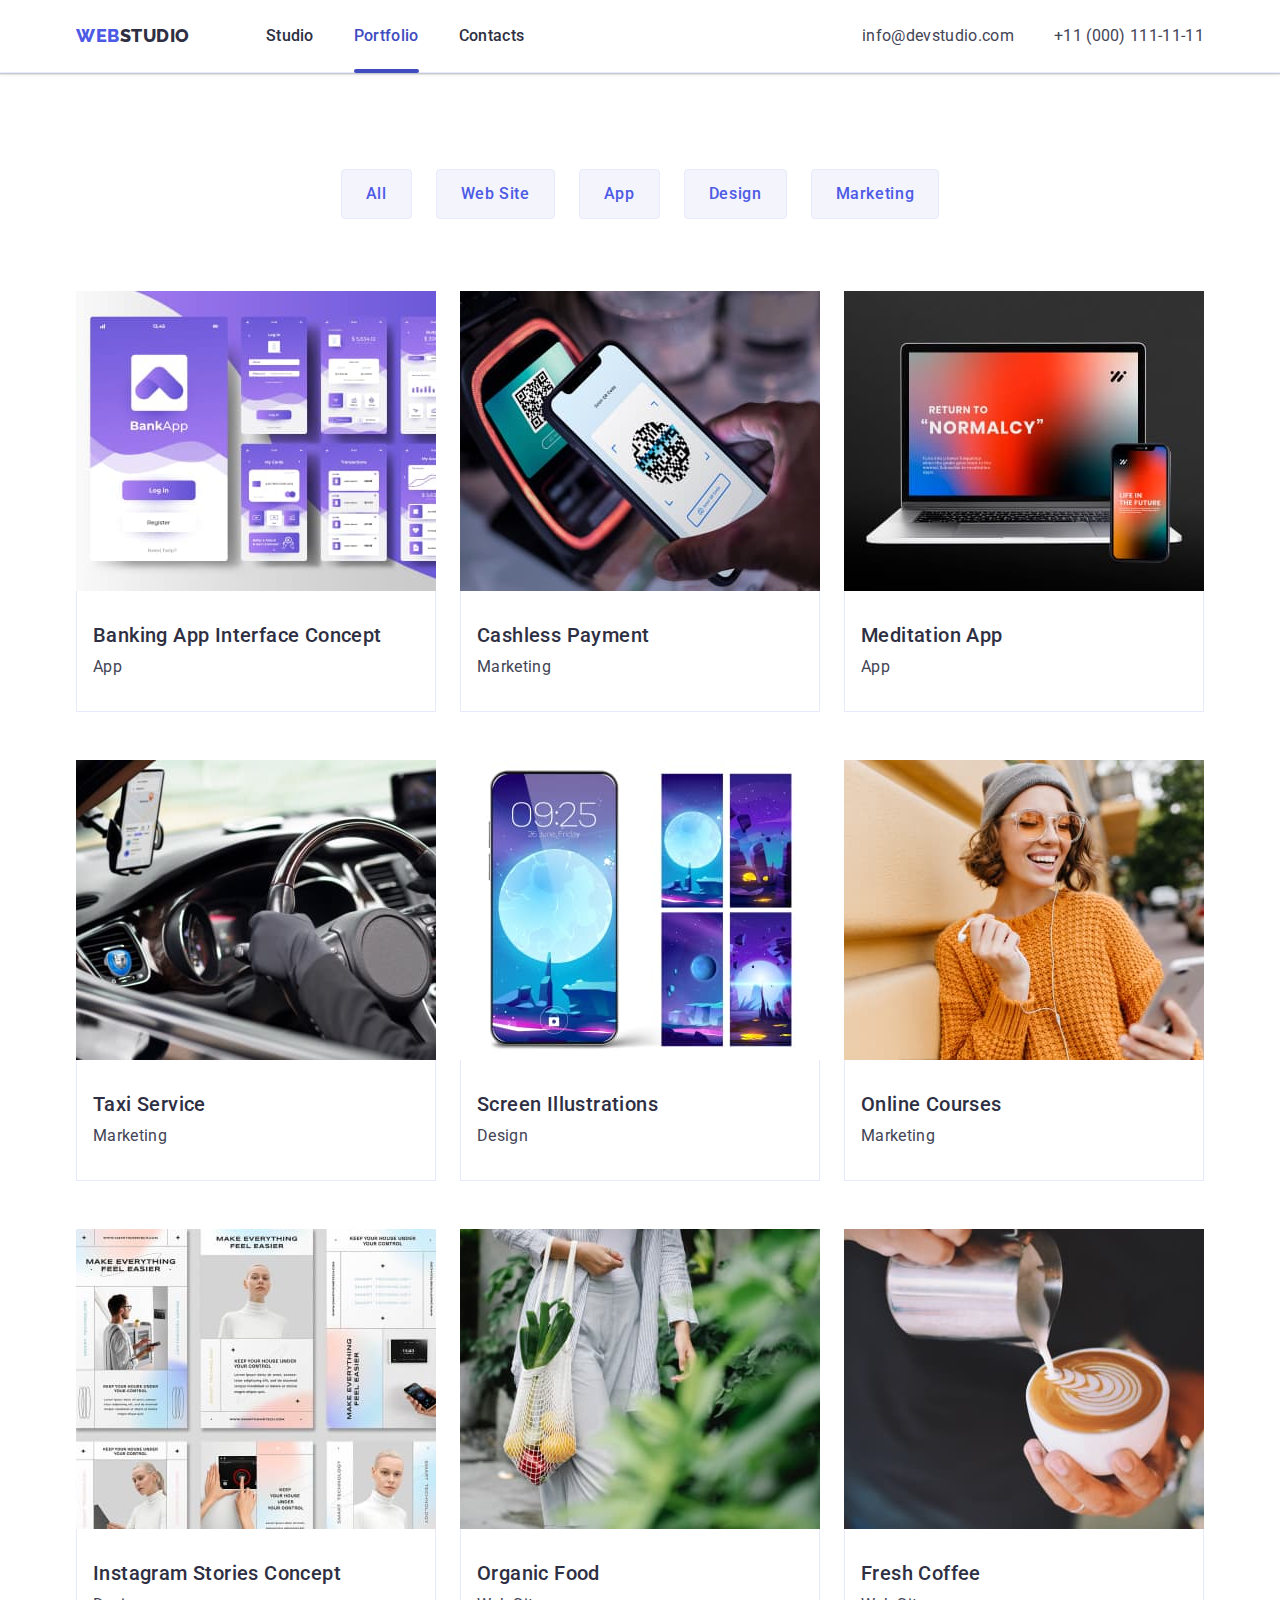
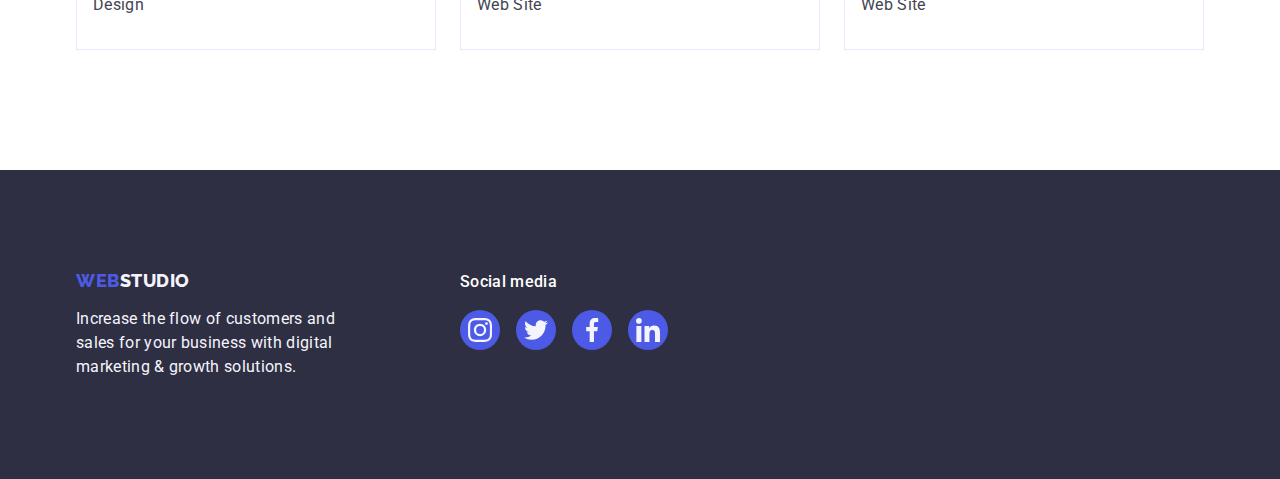
==== portfolio.html @ f984a53e "Add files via upload" ====
<!DOCTYPE html>
<html lang="en">
  <head>
    <meta charset="UTF-8" />
    <meta name="viewport" content="width=device-width, initial-scale=1.0" />
    <title>Portfolio</title>
    <link
      rel="stylesheet"
      href="https://cdnjs.cloudflare.com/ajax/libs/modern-normalize/2.0.0/modern-normalize.min.css"
    />
    <link rel="stylesheet" href="./css/styles.css" />
    <link rel="preconnect" href="https://fonts.googleapis.com" />
    <link rel="preconnect" href="https://fonts.gstatic.com" crossorigin />
    <link
      href="https://fonts.googleapis.com/css2?family=Raleway:wght@800&family=Roboto:wght@400;500;700;900&display=swap"
      rel="stylesheet"
    />
  </head>
  <body>
    <header class="header">
      <div class="container">
        <nav class="page-nav">
          <a href="./index.html" class="link logo"
            >Web<span class="logo_span">Studio</span></a
          >
          <ul class="nav-list list">
            <li class="nav-item">
              <a href="./index.html" class="nav_link link">Studio</a>
            </li>
            <li class="nav-item">
              <a href="./portfolio.html" class="nav_link link current"
                >Portfolio</a
              >
            </li>
            <li class="nav-item">
              <a href="" class="nav_link link"> Contacts</a>
            </li>
          </ul>
        </nav>

        <address class="page-address">
          <ul class="address-list list">
            <li class="address_item">
              <a href="mailto:info@devstudio.com" class="address_link link"
                >info@devstudio.com</a
              ><br />
            </li>
            <li class="address_item">
              <a href="tel:+110001111111" class="address_link link"
                >+11 (000) 111-11-11</a
              >
            </li>
          </ul>
        </address>
      </div>
    </header>
    <main>
      <section class="portfolio-section">
        <div class="container">
          <h1 class="visually-hidden">
            Lorem ipsum dolor sit amet consectetur adipisicing elit.
          </h1>
          <ul class="filter-list">
            <li><button type="button" class="filter-button">All</button></li>
            <li>
              <button type="button" class="filter-button">Web Site</button>
            </li>
            <li><button type="button" class="filter-button">App</button></li>
            <li><button type="button" class="filter-button">Design</button></li>
            <li>
              <button type="button" class="filter-button">Marketing</button>
            </li>
          </ul>

          <ul class="card-set list">
            <li class="card">
              <a class="link card-link" href="#">
                <div class="card-img">
                  <img
                    src="./images/ProjectCard1.jpg"
                    alt="Banking"
                    width="360"
                    height="300"
                  />
                  <p class="overlay-text">
                    14 Stylish and User-Friendly App Design Concepts · Task
                    Manager App · Calorie Tracker App · Exotic Fruit Ecommerce
                    App · Cloud Storage App
                  </p>
                </div>
                <div class="card-text">
                  <h2 class="card_title">Banking App Interface Concept</h2>
                  <p class="card_subtitle">App</p>
                </div>
              </a>
            </li>
            <li class="card">
              <a class="link card-link" href="#">
                <div class="card-img">
                  <img
                    src="./images/ProjectCard2.jpg"
                    alt="Cashless"
                    width="360"
                    height="300"
                  />
                  <p class="overlay-text">
                    14 Stylish and User-Friendly App Design Concepts · Task
                    Manager App · Calorie Tracker App · Exotic Fruit Ecommerce
                    App · Cloud Storage App
                  </p>
                </div>
                <div class="card-text">
                  <h2 class="card_title">Cashless Payment</h2>
                  <p class="card_subtitle">Marketing</p>
                </div>
              </a>
            </li>
            <li class="card">
              <a class="link card-link" href="#">
                <div class="card-img">
                  <img
                    src="./images/ProjectCard3.jpg"
                    alt="Meditation"
                    width="360"
                    height="300"
                  />
                  <p class="overlay-text">
                    14 Stylish and User-Friendly App Design Concepts · Task
                    Manager App · Calorie Tracker App · Exotic Fruit Ecommerce
                    App · Cloud Storage App
                  </p>
                </div>

                <div class="card-text">
                  <h2 class="card_title">Meditation App</h2>
                  <p class="card_subtitle">App</p>
                </div>
              </a>
            </li>
            <li class="card">
              <a class="link card-link" href="#">
                <div class="card-img">
                  <img
                    src="./images/ProjectCard4.jpg"
                    alt="Taxi"
                    width="360"
                    height="300"
                  />
                  <p class="overlay-text">
                    14 Stylish and User-Friendly App Design Concepts · Task
                    Manager App · Calorie Tracker App · Exotic Fruit Ecommerce
                    App · Cloud Storage App
                  </p>
                </div>

                <div class="card-text">
                  <h2 class="card_title">Taxi Service</h2>
                  <p class="card_subtitle">Marketing</p>
                </div>
              </a>
            </li>
            <li class="card">
              <a class="link card-link" href="#">
                <div class="card-img">
                  <img
                    src="./images/ProjectCard5.jpg"
                    alt="Screen"
                    width="360"
                    height="300"
                  />
                  <p class="overlay-text">
                    14 Stylish and User-Friendly App Design Concepts · Task
                    Manager App · Calorie Tracker App · Exotic Fruit Ecommerce
                    App · Cloud Storage App
                  </p>
                </div>

                <div class="card-text">
                  <h2 class="card_title">Screen Illustrations</h2>
                  <p class="card_subtitle">Design</p>
                </div>
              </a>
            </li>
            <li class="card">
              <a class="link card-link" href="#"
                ><div class="card-img">
                  <img
                    src="./images/ProjectCard6.jpg"
                    alt="Courses"
                    width="360"
                    height="300"
                  />
                  <p class="overlay-text">
                    14 Stylish and User-Friendly App Design Concepts · Task
                    Manager App · Calorie Tracker App · Exotic Fruit Ecommerce
                    App · Cloud Storage App
                  </p>
                </div>
                <div class="card-text">
                  <h2 class="card_title">Online Courses</h2>
                  <p class="card_subtitle">Marketing</p>
                </div>
              </a>
            </li>
            <li class="card">
              <a class="link card-link" href="#">
                <div class="card-img">
                  <img
                    src="./images/ProjectCard7.jpg"
                    alt="Instagram"
                    width="360"
                    height="300"
                  />
                  <p class="overlay-text">
                    14 Stylish and User-Friendly App Design Concepts · Task
                    Manager App · Calorie Tracker App · Exotic Fruit Ecommerce
                    App · Cloud Storage App
                  </p>
                </div>
                <div class="card-text">
                  <h2 class="card_title">Instagram Stories Concept</h2>
                  <p class="card_subtitle">Design</p>
                </div>
              </a>
            </li>
            <li class="card">
              <a class="link card-link" href="#">
                <div class="card-img">
                  <img
                    src="./images/ProjectCard8.jpg"
                    alt="Food"
                    width="360"
                    height="300"
                  />
                  <p class="overlay-text">
                    14 Stylish and User-Friendly App Design Concepts · Task
                    Manager App · Calorie Tracker App · Exotic Fruit Ecommerce
                    App · Cloud Storage App
                  </p>
                </div>
                <div class="card-text">
                  <h2 class="card_title">Organic Food</h2>
                  <p class="card_subtitle">Web Site</p>
                </div>
              </a>
            </li>
            <li class="card">
              <a class="link card-link" href="#">
                <div class="card-img">
                  <img
                    src="./images/ProjectCard9.jpg"
                    alt="Coffee"
                    width="360"
                    height="300"
                  />
                  <p class="overlay-text">
                    14 Stylish and User-Friendly App Design Concepts · Task
                    Manager App · Calorie Tracker App · Exotic Fruit Ecommerce
                    App · Cloud Storage App
                  </p>
                </div>
                <div class="card-text">
                  <h2 class="card_title">Fresh Coffee</h2>
                  <p class="card_subtitle">Web Site</p>
                </div>
              </a>
            </li>
          </ul>
        </div>
      </section>
    </main>

    <footer class="footer">
      <div class="container flex-box">
        <div class="footer-box">
          <a href="./index.html" class="logo link"
            >Web<span class="logo_span">Studio</span></a
          >
          <p class="footer-text">
            Increase the flow of customers and sales for your business with
            digital marketing &AMP; growth solutions.
          </p>
        </div>
        <div class="footer-box">
          <p class="footer_soc-title">Social media</p>
          <ul class="footer_soc-list">
            <li class="footer_soc-item">
              <a href="" class="footer_soc-link">
                <svg width="24" height="24" class="icon">
                  <use href="./images/icons.svg#icon-instagram"></use>
                </svg>
              </a>
            </li>
            <li class="footer_soc-item">
              <a href="" class="footer_soc-link">
                <svg width="24" height="24" class="icon">
                  <use href="./images/icons.svg#icon-twitter"></use>
                </svg>
              </a>
            </li>
            <li class="footer_soc-item">
              <a href="" class="footer_soc-link">
                <svg width="24" height="24" class="icon">
                  <use href="./images/icons.svg#icon-facebook"></use>
                </svg>
              </a>
            </li>
            <li class="footer_soc-item">
              <a href="" class="footer_soc-link">
                <svg width="24" height="24" class="icon">
                  <use href="./images/icons.svg#icon-linkedin"></use>
                </svg>
              </a>
            </li>
          </ul>
        </div>
      </div>
    </footer>
  </body>
</html>
---- css/styles.css ----
body {
  font-family: var(--primaryfont);
  font-size: 16px;
  font-weight: 400;
  color: #434455;
  background-color: var(--whitebackground);
}

:root {
  --whitebackground: #ffffff;
  --herobackground: #2e2f42;
  --footerbackground: #2e2f42;
  --primarycolor: #2e2f42;
  --textcolor: #434455;
  --textfooter: #f4f4fd
  --whitetext: #ffffff;
  --logofont: "Raleway", sans-serif;
  --primaryfont: "Roboto", sans-serif;
}

button {
  cursor: pointer;
  padding: 0;
  border: none;
}

h1,
h2,
h3,
h4,
h5,
h6,
p {
  margin: 0;
}

a {
  text-decoration: none;
}

ul,
li {
  list-style-type: none;
  margin: 0;
  padding: 0;
}

address {
  font-style: normal;
}
img {
  display: block;
}
.icon {
 
}

.visually-hidden {
  position: absolute;
  width: 1px;
  height: 1px;
  margin: -1px;
  border: 0;
  padding: 0;
  white-space: nowrap;
  clip-path: inset(100%);
  clip: rect(0 0 0 0);
  overflow: hidden;
}
.link {
  text-decoration: none;
}
.list {
  list-style: none;
}
.container {
  width: 1158px;
  padding: 0 15px;
  margin: auto;
}
.page-nav .logo {
  margin-right: 76px;
}
.logo {
  font-family: var(--logofont);
  font-weight: 800;
  font-size: 18px;
  letter-spacing: 3%;
  line-height: 1.17;
  letter-spacing: 0.03em;
  text-transform: uppercase;
  color: #4d5ae5;
}
.logo span {
  color: #2e2f42;
}

.header {
  border-bottom: 1px solid #e7e9fc;
  box-shadow: 0px 2px 1px rgba(46, 47, 66, 0.08),
    0px 1px 1px rgba(46, 47, 66, 0.16), 0px 1px 6px rgba(46, 47, 66, 0.08);
}
.header .container {
  display: flex;
  align-items: center;
  justify-content: space-between;
}
.page-nav {
  display: flex;
  align-items: center;
}
.nav-list {
  display: flex;
  margin: auto;
  gap: 40px;
  margin-right: auto;
  position: relative;
}
.nav_item {
  margin-right: auto;
}

.link:hover,
.link:focus {
  color: #404bbf;
}
.nav_link {
  font-size: 16px;
  color: #2e2f42;
  letter-spacing: 0.02em;
  line-height: 1.5;
  padding: 24px 0;
  display: block;
  font-weight: 500;
  transition: color 250ms cubic-bezier(0.4, 0, 0.2, 1);
  position: relative;
}

.current {
  color: #404bbf;
}
.current::after {
  position: absolute;
  left: 0;
  bottom: -1px;
  content: "";
  width: 100%;
  height: 4px;
  background-color: #404bbf;
  border-radius: 2px;
}

.page-address {
  
}
.address-list {
  display: flex;
  align-items: center;
  gap: 40px;
  
}
.address_link {
  color: var(--textcolor);
  font-size: 16px;
  line-height: 1.5;
  letter-spacing: 0.02em;
  transition: color 250ms cubic-bezier(0.4, 0, 0.2, 1);
}
.address_link:hover,
.address_link:active,
.address_link:focus {
  color: #404bbf;
}

.hero {
  height: 600px;
  background-color: var(--herobackground);
  padding: 188px 0;
  background-image: linear-gradient(
      rgba(46, 47, 66, 0.7),
      rgba(46, 47, 66, 0.7)
    ),
    url(../images/hero_bg.jpg);
  background-repeat: no-repeat;
  background-size: cover;
  max-width: 1440px;
  background-position: center;
  margin: auto;
}

.hero .container {
  text-align: center;
}
.hero-header {
  max-width: 496px;
  font-size: 56px;
  letter-spacing: 0.02em;
  color: #ffffff;
  line-height: 1.07;
  text-align: center;
  margin-bottom: 48px;
  margin-left: auto;
  margin-right: auto;
}
.hero-button {
  background-color: #4d5ae5;
  border-radius: 4px;
  box-shadow: 0px 4px 4px 0px rgba(0, 0, 0, 0.15);
  transition: background-color 250ms cubic-bezier(0.4, 0, 0.2, 1);

  font-weight: 500;
  font-size: 16px;
  line-height: 1.5;
  letter-spacing: 0.04em;
  color: #ffffff;

  display: block;
  text-align: center;
  padding: 16px 32px;
  min-width: 169px;
  margin-left: auto;
  margin-right: auto;
}

.hero-button:hover,
.hero-button:active,
.hero-button:focus {
  background-color: #404bbf;
}
.advantages-section {
  padding: 120px 0;
}
.advantages-section .card-set {
  gap: 24px;
}

.advantages-section .card {
  width: calc((100% - 3 * 24px) / 4);
  align-items: center;
}

.advantages_icon-box {
  display: flex;
  justify-content: center;
  align-items: center;
  height: 112px;
  background: #f4f4fd;
  border-radius: 4px;
  margin-bottom: 8px;
}

.card_title {
  font-size: 20px;
  font-weight: 500;
  line-height: 1.2;
  letter-spacing: 0.02em;
  color: #2e2f42;
  margin-bottom: 8px;
}
.card_subtitle {
  font-size: 16px;
  line-height: 1.5;
  letter-spacing: 0.02em;
  color: var(--textcolor);
  font-weight: 400;
}
.section-header {
  font-size: 36px;
  line-height: 1.11;
  letter-spacing: 0.02em;
  text-transform: capitalize;
  color: #2e2f42;
  text-align: center;
  margin-bottom: 72px;
}
.section-doing {
  padding-bottom: 120px;
}
.card-set {
  display: flex;
  flex-wrap: wrap;
}

.section-doing .card-set {
  gap: 24px;
}
.section-doing .card {
  width: calc((100% - 2 * 24px) / 3);
}

.team-section {
  background-color: #f4f4fd;
  padding: 120px 0;
}
.team-section .card-set {
  gap: 24px;
}
.team-section .card {
  background-color: #ffffff;
  width: calc((100% - 3 * 24px) / 4);
  border-radius: 0 0 4px 4px;
  text-align: center;
  align-items: center;
  box-shadow: 0px 1px 6px rgba(46, 47, 66, 0.08),
    0px 1px 1px rgba(46, 47, 66, 0.16), 0px 2px 1px rgba(46, 47, 66, 0.08);
}
.team-section .card-text {
  padding: 32px 0px;
  justify-content: center;
}
.team-section .card_title {
  margin-bottom: 8px;
  
}

.team-section .card_subtitle {
  margin-bottom: 8px;
}
.team-section .card_soc-list {
  display: flex;
  gap: 24px;
  justify-content: center;
}
.team-section .card_soc-link {
  width: 40px;
  height: 40px;
  background-color: #4d5ae5;
  padding: 12px;
  border-radius: 50%;
  justify-content: center;
  display: flex;
  align-items: center;
  transition: background-color 250ms cubic-bezier(0.4, 0, 0.2, 1);
}
.team-section .card_soc-link:hover,
.team-section .card_soc-link:focus {
  background-color: #404bbf;
}
.team-section .icon {
  fill: #f4f4fd;
}

.customer-section {
  padding: 120px 0px;
}
.customer-section .icon {
  fill: #8e8f99;
}

.customer-section .card-set {
  gap: 24px;
}
.customer-section .card {
  width: calc((100% - 5 * 24px) / 6);
}
.customer-section .card {
  height: 88px;
}
.customer_link {
  width: 100%;
  height: 100%;
  border-radius: 4px;
  border: 1px solid #8e8f99;
  display: flex;
  align-items: center;
  justify-content: center;
  color: #404bbf;
  transition: border-color 250ms cubic-bezier(0.4, 0, 0.2, 1),
    color 250ms cubic-bezier(0.4, 0, 0.2, 1);
  color: #8e8f99;
}
.customer-section .icon {
  fill: currentColor;
}
.customer-section .icon:hover,
.customer-section .icon:focus {
  fill: currentColor;
}
.customer-section .customer_link:hover,
.customer-section .customer_link:focus {
  border: 1px solid #404bbf;
  color: #404bbf;
}

.footer {
  background-color: var(--footerbackground);
  padding: 100px 0px;
}
.footer .logo {
  display: inline-block;
  margin-bottom: 16px;
}
.footer span {
  color: #f4f4fd;
}
.footer-text {
  color: #f4f4fd;
  line-height: 1.5;
  letter-spacing: 0.02em;
  max-width: 264px;
}

.footer_soc-title {
  color: #fff;
  line-height: 1.5;
  letter-spacing: 0.02em;
  font-size: 16px;
  font-weight: 500;

  margin-bottom: 16px;
}

.flex-box {
  display: flex;
  align-items: baseline;
}

.footer-box {
  margin-right: 120px;
}

.footer_soc-list {
  display: flex;
  gap: 16px;
  justify-content: center;
  align-self: baseline;
}

.footer_soc-link {
  width: 40px;
  height: 40px;
  background-color: #4d5ae5;
  border-radius: 50%;
  justify-content: center;
  display: flex;
  align-items: center;
  color: #f4f4fd;
  transition: background-color 250ms cubic-bezier(0.4, 0, 0.2, 1);
}

.footer_soc-link:hover,
.footer_soc-link:focus {
  background-color: #31d0aa;
}

.footer_soc-list .icon {
  fill: currentColor;
}

.portfolio-section {
  padding: 96px 0 120px 0;
}

.filter-button {
  background-color: #f4f4fd;
  border-radius: 4px;
  border: 1px solid #e7e9fc;

  font-family: var(--primaryfont);
  font-weight: 500;
  font-size: 16px;
  line-height: 1.5;
  letter-spacing: 0.04em;
  color: #4d5ae5;
  text-align: center;
  padding: 12px 24px;
  transition: color 250ms cubic-bezier(0.4, 0, 0.2, 1),
  background-color 250ms cubic-bezier(0.4, 0, 0.2, 1),
  border-color 250ms cubic-bezier(0.4, 0, 0.2, 1),
  box-shadow 250ms cubic-bezier(0.4, 0, 0.2, 1);
}
.filter-button:hover,
.filter-button:focus {
  color: #ffffff;
  background: #404bbf;
  border: 1px solid transparent;
  box-shadow:0px 3px 1px rgba(0, 0, 0, 0.1),
    0px 2px 1px rgba(0, 0, 0, 0.08),
    0px 2px 2px rgba(0, 0, 0, 0.12);
}

.filter-list {
  display: flex;
  justify-content: center;
  gap: 24px;
  margin-bottom: 72px;
  
}
.portfolio-section .card-set {
  gap: 24px;
  row-gap: 48px;
}
.portfolio-section .card {
  width: calc((100% - 2 * 24px) / 3);
}
.portfolio-section .card-text {
  padding: 32px 16px;
  border: 1px solid #e7e9fc;
  border-top: none;
}
.portfolio-section .card_title {
  margin-bottom: 8px;
}
.card-link {
  display: block;
  transition: box-shadow 250ms cubic-bezier(0.4, 0, 0.2, 1);
}
.card-link:hover,
.card-link:focus {
  box-shadow: 0px 1px 6px rgba(46, 47, 66, 0.08),
    0px 1px 1px rgba(46, 47, 66, 0.16), 0px 2px 1px rgba(46, 47, 66, 0.08);
}
.card-img {
  position: relative;
}

.overlay-text {
  position: absolute;
  top: 0;
  font-size: 16px;
  line-height: 1.5;
  letter-spacing: 0.02em;
  padding: 40px 32px;
  background-color: #4d5ae5;
  height: 100%;
  width: 100%;
  color: #f4f4fd;
  transition: transform 250ms cubic-bezier(0.4, 0, 0.2, 1);

  transform: translateY(100%);
}
.card-link:hover .overlay-text,
.card-link:focus .overlay-text {
  transform: translateY(0%);
}
.card-img {
  position: relative;
  overflow: hidden;
}
.is-hidden {
  visibility: hidden;
  opacity: 0;
  pointer-events: none;
  
}
.backdrop {
  width: 100%;
  height: 100%;
  position: fixed;
  top: 0;
  left: 0;
  background-color: rgba(46, 47, 66, 0.4);
  transition: opacity 250ms cubic-bezier(0.4, 0, 0.2, 1),
    visibility 250ms cubic-bezier(0.4, 0, 0.2, 1);
}
.modal {
  position: absolute;
  top: 50%;
  left: 50%;
  transform: translate(-50%, -50%) scale(1);
  width: 408px;
  min-height: 584px;
  background: #fcfcfc;
  border-radius: 4px;
  box-shadow: 0px 1px 1px rgba(0, 0, 0, 0.14), 0px 1px 3px rgba(0, 0, 0, 0.12),
    0px 2px 1px rgba(0, 0, 0, 0.2);
  transition: transform 250ms cubic-bezier(0.4, 0, 0.2, 1);
}
.modal-button {
  background-color: #e7e9fc;
  border: 1px solid rgba(0, 0, 0, 0.1);
  display: flex;
  align-items: center;
  justify-content: center;
  position: absolute;
  top: 24px;
  right: 24px;
  border-radius: 50%;
  width: 24px;
  height: 24px;
  transition: background-color 250ms cubic-bezier(0.4, 0, 0.2, 1), border 250ms cubic-bezier(0.4, 0, 0.2, 1);
  
}
.modal-button:hover,
.modal-button:focus {
  fill: #fff;
  background-color: #404bbf;
  border: none;
}
.modal-button .icon {
 transition: fill 250ms cubic-bezier(0.4, 0, 0.2, 1);  
}
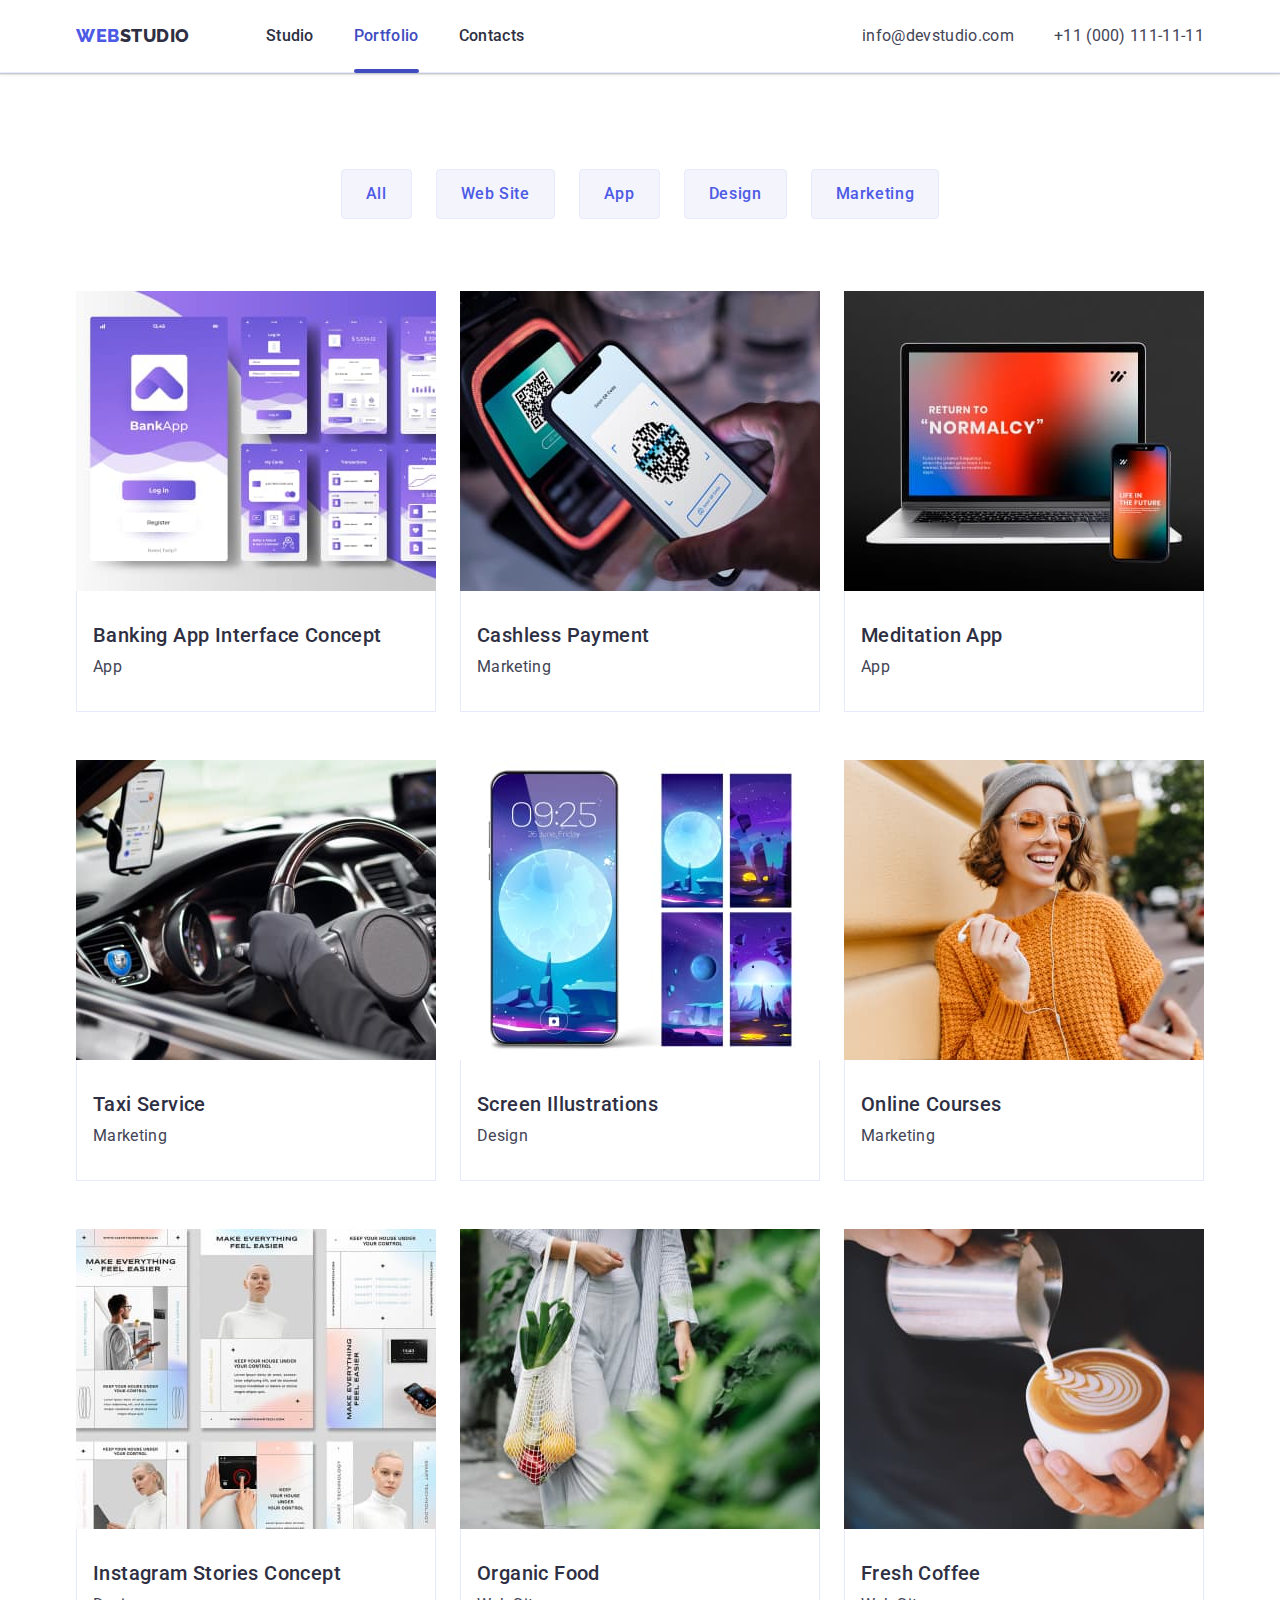
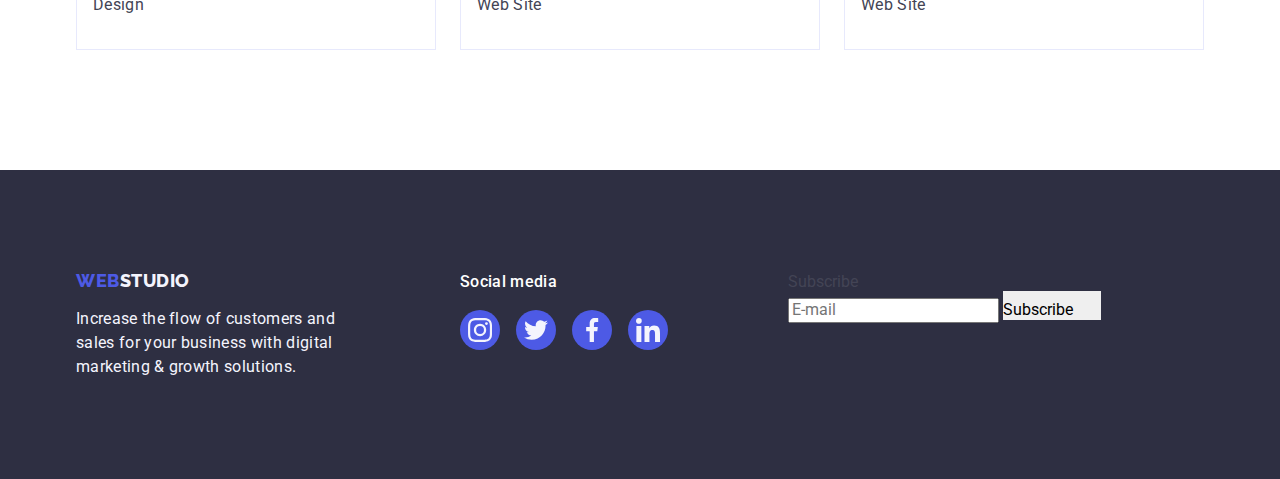
==== commit 4328b332: "commit1" ====
--- a/portfolio.html
+++ b/portfolio.html
@@ -314,6 +314,25 @@
             </li>
           </ul>
         </div>
+        <div class="footer-subc-box">
+          <p class="footer-subc-title">Subscribe</p>
+          <form class="footer-form">
+            <label class="footer-lbl">
+              <input
+                type="email"
+                name="email"
+                class="footer-input"
+                placeholder="E-mail"
+              />
+            </label>
+            <button type="submit" class="footer-subc-bth">
+              Subscribe
+              <svg width="24" height="24" class="icon">
+                <use href="./images/icons.svg#icon-send"></use>
+              </svg>
+            </button>
+          </form>
+        </div>
       </div>
     </footer>
   </body>
--- a/css/styles.css
+++ b/css/styles.css
@@ -541,6 +541,8 @@
   visibility: hidden;
   opacity: 0;
   pointer-events: none;
+  transition: opacity 250ms cubic-bezier(0.4, 0, 0.2, 1),
+    visibility 250ms cubic-bezier(0.4, 0, 0.2, 1);
   
 }
 .backdrop {
@@ -550,8 +552,7 @@
   top: 0;
   left: 0;
   background-color: rgba(46, 47, 66, 0.4);
-  transition: opacity 250ms cubic-bezier(0.4, 0, 0.2, 1),
-    visibility 250ms cubic-bezier(0.4, 0, 0.2, 1);
+  
 }
 .modal {
   position: absolute;
@@ -565,6 +566,7 @@
   box-shadow: 0px 1px 1px rgba(0, 0, 0, 0.14), 0px 1px 3px rgba(0, 0, 0, 0.12),
     0px 2px 1px rgba(0, 0, 0, 0.2);
   transition: transform 250ms cubic-bezier(0.4, 0, 0.2, 1);
+  padding: 72px 24px 24px 24px;
 }
 .modal-button {
   background-color: #e7e9fc;
@@ -588,5 +590,8 @@
   border: none;
 }
 .modal-button .icon {
- transition: fill 250ms cubic-bezier(0.4, 0, 0.2, 1);  
-}
+ transition: fill 250ms cubic-bezier(0.4, 0, 0.2, 1);
+ top: 50%;
+ left: 50%;  
+}
+
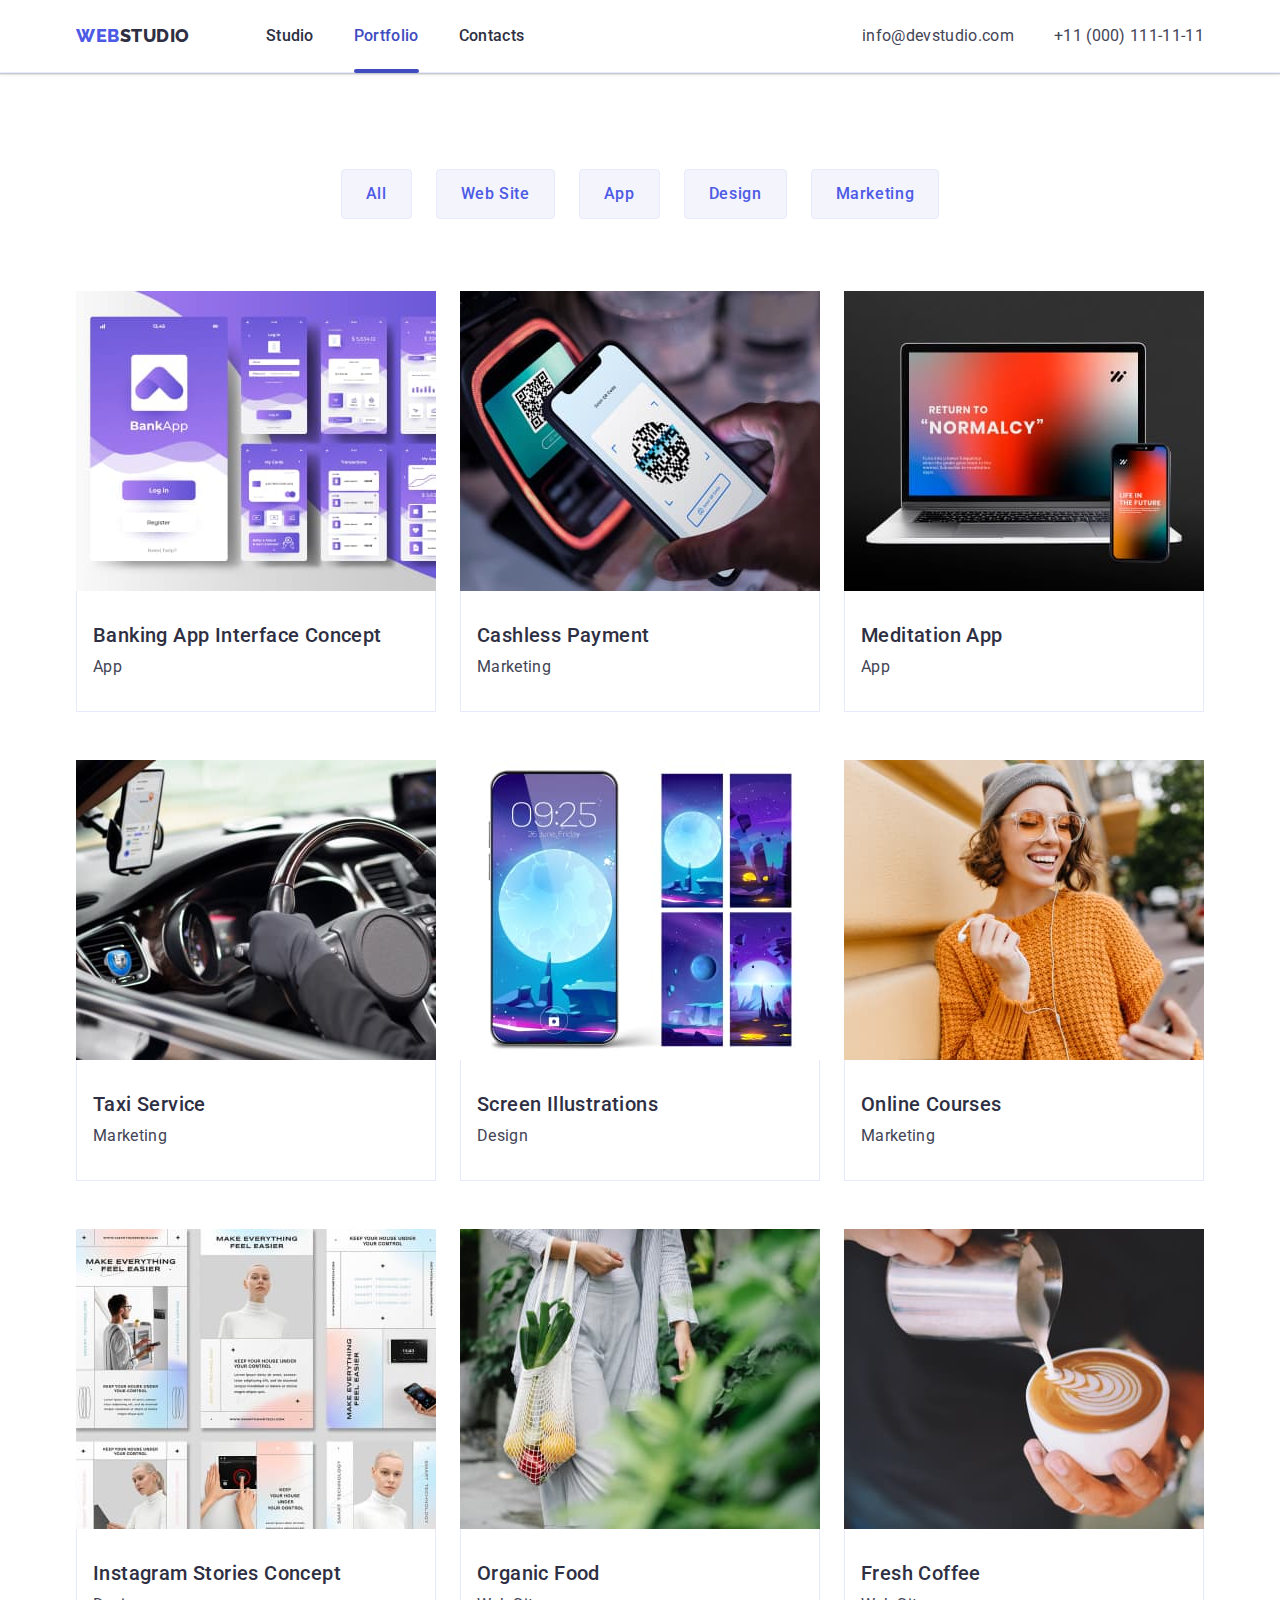
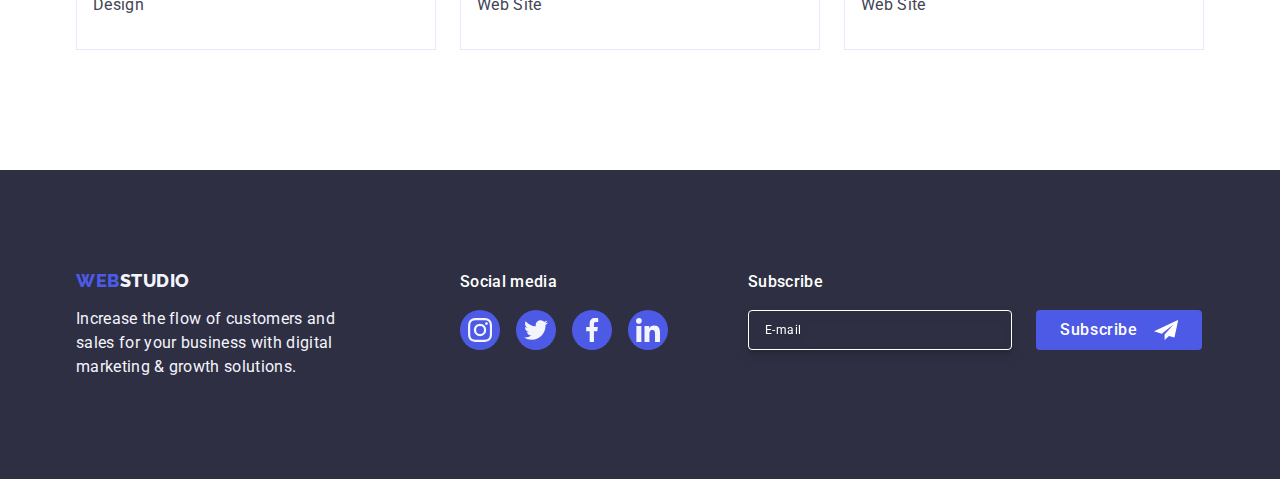
==== commit a63bd475: "commit9" ====
--- a/portfolio.html
+++ b/portfolio.html
@@ -281,7 +281,7 @@
             digital marketing &AMP; growth solutions.
           </p>
         </div>
-        <div class="footer-box">
+        <div class="footer-soc-box">
           <p class="footer_soc-title">Social media</p>
           <ul class="footer_soc-list">
             <li class="footer_soc-item">
@@ -328,7 +328,7 @@
             <button type="submit" class="footer-subc-bth">
               Subscribe
               <svg width="24" height="24" class="icon">
-                <use href="./images/icons.svg#icon-send"></use>
+                <use href="./images/icons.svg#icon-icon-send"></use>
               </svg>
             </button>
           </form>
--- a/css/styles.css
+++ b/css/styles.css
@@ -52,7 +52,7 @@
   display: block;
 }
 .icon {
- 
+ fill: currentColor;
 }
 
 .visually-hidden {
@@ -398,6 +398,7 @@
   line-height: 1.5;
   letter-spacing: 0.02em;
   max-width: 264px;
+  font-weight: 400;
 }
 
 .footer_soc-title {
@@ -406,7 +407,6 @@
   letter-spacing: 0.02em;
   font-size: 16px;
   font-weight: 500;
-
   margin-bottom: 16px;
 }
 
@@ -417,6 +417,9 @@
 
 .footer-box {
   margin-right: 120px;
+}
+.footer-soc-box {
+  margin-right: 80px;
 }
 
 .footer_soc-list {
@@ -446,7 +449,60 @@
 .footer_soc-list .icon {
   fill: currentColor;
 }
-
+.footer-subc-title {
+  color: #fff;
+  line-height: 1.5;
+  letter-spacing: 0.02em;
+  font-size: 16px;
+  margin-bottom: 16px;
+  font-weight: 500;
+}
+.footer-input {
+  border-radius: 4px;
+  border: 1px solid #fff;
+  box-shadow: 0px 4px 4px 0px rgba(0, 0, 0, 0.15);
+  background-color: transparent;
+  width: 264px;
+  height: 40px;
+  padding: 8px 16px;
+  font-size: 12px;
+  line-height: 1.5;
+  letter-spacing: 0.04em;
+  filter: drop-shadow(0px 4px 4px rgba(0, 0, 0, 0.15));
+  color: #ffffff;
+}
+.footer-input::placeholder {
+  color: #fff;
+}
+.footer-form-fld {
+  display: flex;
+}
+.footer-form {
+  display: flex;
+  gap: 24px;
+}
+.footer-subc-bth {
+  padding: 8px 24px;
+  border-radius: 4px;
+  background: #4d5ae5;
+  font-size: 16px;
+  font-weight: 500;
+  color: #ffffff;
+  line-height: 1.5;
+  letter-spacing: 0.04em;
+  display: flex;
+  justify-content: center;
+  align-items: center;
+  min-width: 165px;
+}
+.footer-subc-bth:hover,
+.footer-subc-bth:focus {
+background-color: #404bbf;
+}
+
+.footer-subc-bth .icon {
+  margin-left: 16px;
+}
 .portfolio-section {
   padding: 96px 0 120px 0;
 }
@@ -594,4 +650,144 @@
  top: 50%;
  left: 50%;  
 }
-
+.modal-title {
+  text-align: center;
+  margin-bottom: 16px;
+  font-size: 16px;
+  font-weight: 500;
+  color: #2e2f42;
+  line-height: 1.5;
+  letter-spacing: 0.02em;
+}
+
+.modal-field {
+margin-bottom: 8px;
+}
+.modal-input {
+  width: 100%;
+  height: 40px;
+  padding: 11px 38px;
+  border-radius: 4px;
+  border: 1px solid rgba(46, 47, 66, 0.4);
+  outline: none;
+  background-color: transparent;
+  outline: transparent;
+  transition: border-color 250ms cubic-bezier(0.4, 0, 0.2, 1);
+}
+.modal-label {
+  font-size: 12px;
+  font-weight: 400;
+  line-height: 1.17;
+  letter-spacing: 0.04em;
+  color: #8e8f99;
+  
+  display: block;
+}
+.modal-input:focus,
+.modal-input:hover {
+  border-color: #4d5ae5;
+}
+.modal-area {
+  width: 100%;
+  height: 120px;
+  border-radius: 4px;
+  padding: 8px 16px;
+  resize: none;
+  display: block;
+  outline: none;
+  border: 1px solid rgba(46, 47, 66, 0.4);
+  background-color: transparent;
+  transition: border-color 250ms cubic-bezier(0.4, 0, 0.2, 1);
+  outline: transparent;
+}
+.modal-area {
+  font-size: 12px;
+  line-height: 1.17;
+  letter-spacing: 0.04em;
+  color: rgba(46, 47, 66, 0.4);
+}
+.modal-area-fld {
+  margin-bottom: 16px;
+}
+.modal-area:focus,
+.modal-area:hover {
+  border-color: #4d5ae5;
+}
+.modal-wrap {
+  position: relative;
+}
+.modal-wrap .icon {
+  top: 50%;
+  left: 16px;
+  transform: translateY(-50%);
+  position: absolute;
+  transition: fill 250ms cubic-bezier(0.4, 0, 0.2, 1);
+}
+.modal-input:hover + .modal-icon,
+.modal-input:focus + .modal-icon {
+  fill: #4d5ae5;
+}
+.modal-check-fld {
+  margin-bottom: 24px;
+  display: flex;
+  align-items: center;
+}
+.modal-check-input {
+  width: 16px;
+  height: 16px;
+}
+.modal-label a {
+  color: #4d5ae5;
+  text-decoration: underline;
+}
+.modal-check-icon {
+  fill: transparent;
+  display: inline-flex;
+}
+.modal-span-icon {
+  width: 16px;
+  height: 16px;
+  border: 1px solid rgba(46, 47, 66, 0.4);
+  border-radius: 2px;
+  transition: background-color 250ms cubic-bezier(0.4, 0, 0.2, 1),
+  border 250ms cubic-bezier(0.4, 0, 0.2, 1),
+  fill 250ms cubic-bezier(0.4, 0, 0.2, 1);
+  display: inline-flex;
+  align-items: center;
+  justify-content: center;
+  margin-right: 8px;
+  fill: transparent;
+}
+.modal-check-input:checked + .check-label .modal-span-icon {
+  background-color: #404bbf;
+  border: none;
+  fill: #f4f4fd;
+}
+
+.modal-check-input:checked + .check-label .modal-check-icon {
+  fill: #f4f4fd;
+}
+.check-label a {
+  margin-left: 4px;
+}
+.modal-btn {
+  min-width: 169px;
+  display: block;
+  padding: 16px 32px;
+  border-radius: 4px;
+  background: #4d5ae5;
+  box-shadow: 0px 4px 4px 0px rgba(0, 0, 0, 0.15);
+  text-align: center;
+  font-size: 16px;
+  font-weight: 500;
+  line-height: 1.5;
+  letter-spacing: 0.04em;
+  margin-left: auto;
+  margin-right: auto;
+  color: #ffffff;
+  transition: background-color 250ms cubic-bezier(0.4, 0, 0.2, 1);
+}
+.modal-btn:hover,
+.modal-btn:focus {
+  background-color: #404bbf;
+}